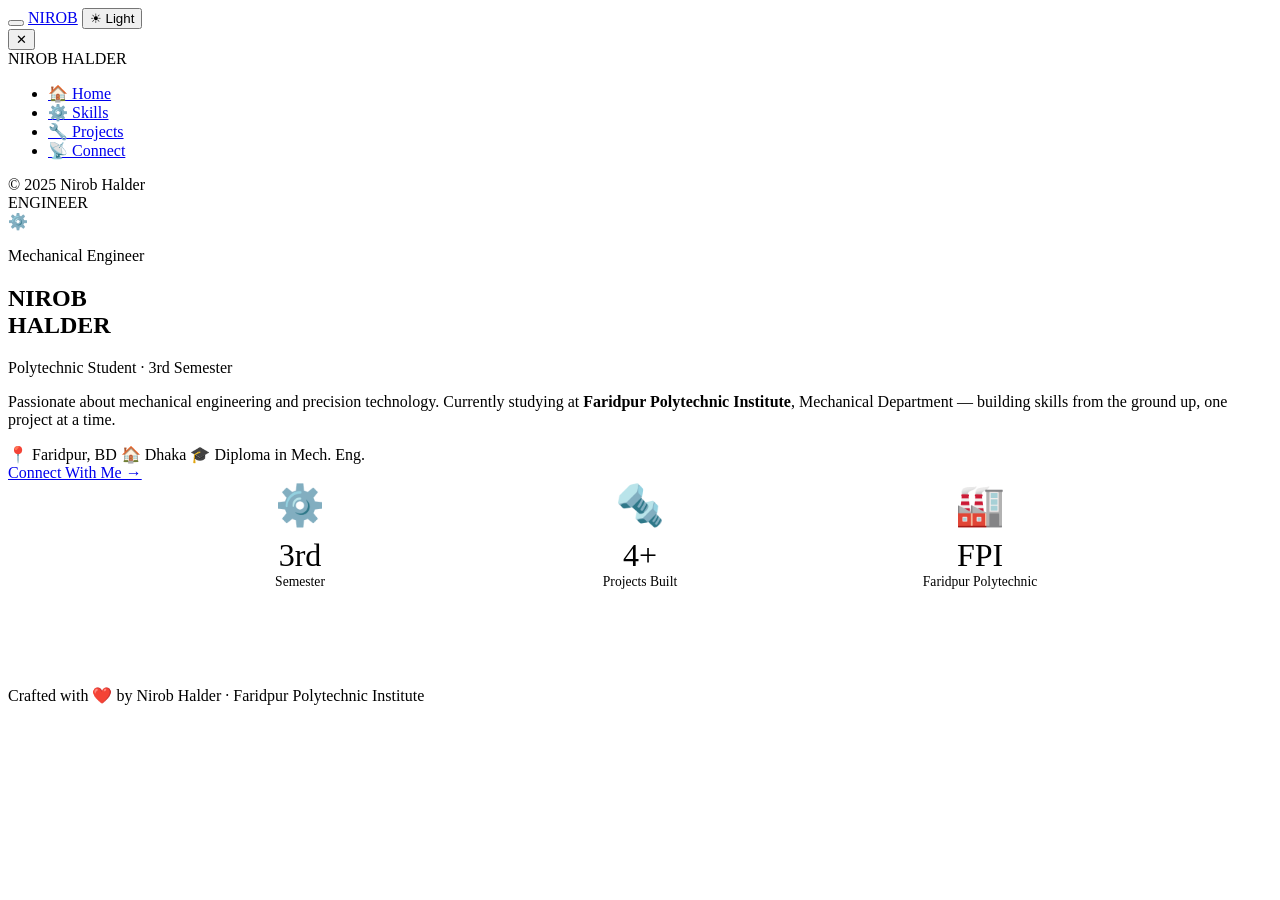
==== index.html @ 78aad017 "Add files via upload" ====
<!DOCTYPE html>
<html lang="en">
<head>
  <meta charset="UTF-8" />
  <meta name="viewport" content="width=device-width, initial-scale=1.0" />
  <title>Nirob Halder — Portfolio</title>
  <meta name="description" content="Portfolio of Nirob Halder — Mechanical Engineering Student at Faridpur Polytechnic Institute" />
  <link rel="stylesheet" href="style.css" />
</head>
<body>

  <!-- TOPBAR -->
  <header class="topbar">
    <button class="menu-btn" onclick="openMenu()" aria-label="Open Menu">
      <span></span><span></span><span></span>
    </button>
    <a href="index.html" class="logo">NIROB</a>
    <button class="theme-btn" id="themeBtn" onclick="toggleTheme()">☀ Light</button>
  </header>

  <!-- OVERLAY -->
  <div class="overlay" id="overlay" onclick="closeMenu()"></div>

  <!-- SIDEBAR -->
  <nav class="sidebar" id="sidebar">
    <button class="sidebar-close" onclick="closeMenu()">✕</button>
    <div class="sidebar-brand">NIROB HALDER</div>
    <ul class="nav-links">
      <li>
        <a href="index.html">
          <span class="nav-icon">🏠</span> Home
        </a>
      </li>
      <li>
        <a href="skills.html">
          <span class="nav-icon">⚙️</span> Skills
        </a>
      </li>
      <li>
        <a href="projects.html">
          <span class="nav-icon">🔧</span> Projects
        </a>
      </li>
      <li>
        <a href="connect.html">
          <span class="nav-icon">📡</span> Connect
        </a>
      </li>
    </ul>
    <div class="sidebar-footer">© 2025 Nirob Halder</div>
  </nav>

  <!-- HOME PAGE -->
  <main class="page">
    <section class="home-hero">
      <div class="hero-bg-text">ENGINEER</div>

      <div class="hero-content">
        <!-- Profile Image -->
        <div class="hero-image-wrap fade-up delay-1">
          <div class="profile-ring">
            <div class="profile-img">
              <img src="nirob.png" alt="Nirob Halder"
                   onerror="this.style.display='none'; this.nextElementSibling.style.display='flex';" />
              <div class="profile-img-placeholder" style="display:none;">⚙️</div>
            </div>
          </div>
        </div>

        <!-- Text -->
        <div class="hero-text">
          <p class="hero-label fade-up delay-1">Mechanical Engineer</p>
          <h1 class="hero-name fade-up delay-2">
            NIROB<br /><span>HALDER</span>
          </h1>
          <p class="hero-title fade-up delay-3">Polytechnic Student · 3rd Semester</p>
          <p class="hero-desc fade-up delay-3">
            Passionate about mechanical engineering and precision technology.
            Currently studying at <strong>Faridpur Polytechnic Institute</strong>,
            Mechanical Department — building skills from the ground up,
            one project at a time.
          </p>
          <div class="hero-badges fade-up delay-4">
            <span class="badge">📍 Faridpur, BD</span>
            <span class="badge">🏠 Dhaka</span>
            <span class="badge">🎓 Diploma in Mech. Eng.</span>
          </div>
          <a href="connect.html" class="hero-cta fade-up delay-5">
            Connect With Me →
          </a>
        </div>
      </div>
    </section>

    <!-- Quick stats -->
    <section style="padding: 0 24px 80px; max-width: 1000px; margin: 0 auto;">
      <div style="display: grid; grid-template-columns: repeat(3, 1fr); gap: 20px;">
        <div class="skill-card fade-up delay-1" style="text-align:center;">
          <div style="font-size:2.5rem; margin-bottom:8px;">⚙️</div>
          <div style="font-family:'Bebas Neue',cursive; font-size:2rem; color:var(--accent);">3rd</div>
          <div style="font-size:0.85rem; color:var(--text2);">Semester</div>
        </div>
        <div class="skill-card fade-up delay-2" style="text-align:center;">
          <div style="font-size:2.5rem; margin-bottom:8px;">🔩</div>
          <div style="font-family:'Bebas Neue',cursive; font-size:2rem; color:var(--accent);">4+</div>
          <div style="font-size:0.85rem; color:var(--text2);">Projects Built</div>
        </div>
        <div class="skill-card fade-up delay-3" style="text-align:center;">
          <div style="font-size:2.5rem; margin-bottom:8px;">🏭</div>
          <div style="font-family:'Bebas Neue',cursive; font-size:2rem; color:var(--accent);">FPI</div>
          <div style="font-size:0.85rem; color:var(--text2);">Faridpur Polytechnic</div>
        </div>
      </div>
    </section>
  </main>

  <footer>
    <p>Crafted with ❤️ by <span>Nirob Halder</span> · Faridpur Polytechnic Institute</p>
  </footer>

  <script src="script.js"></script>
</body>
</html>
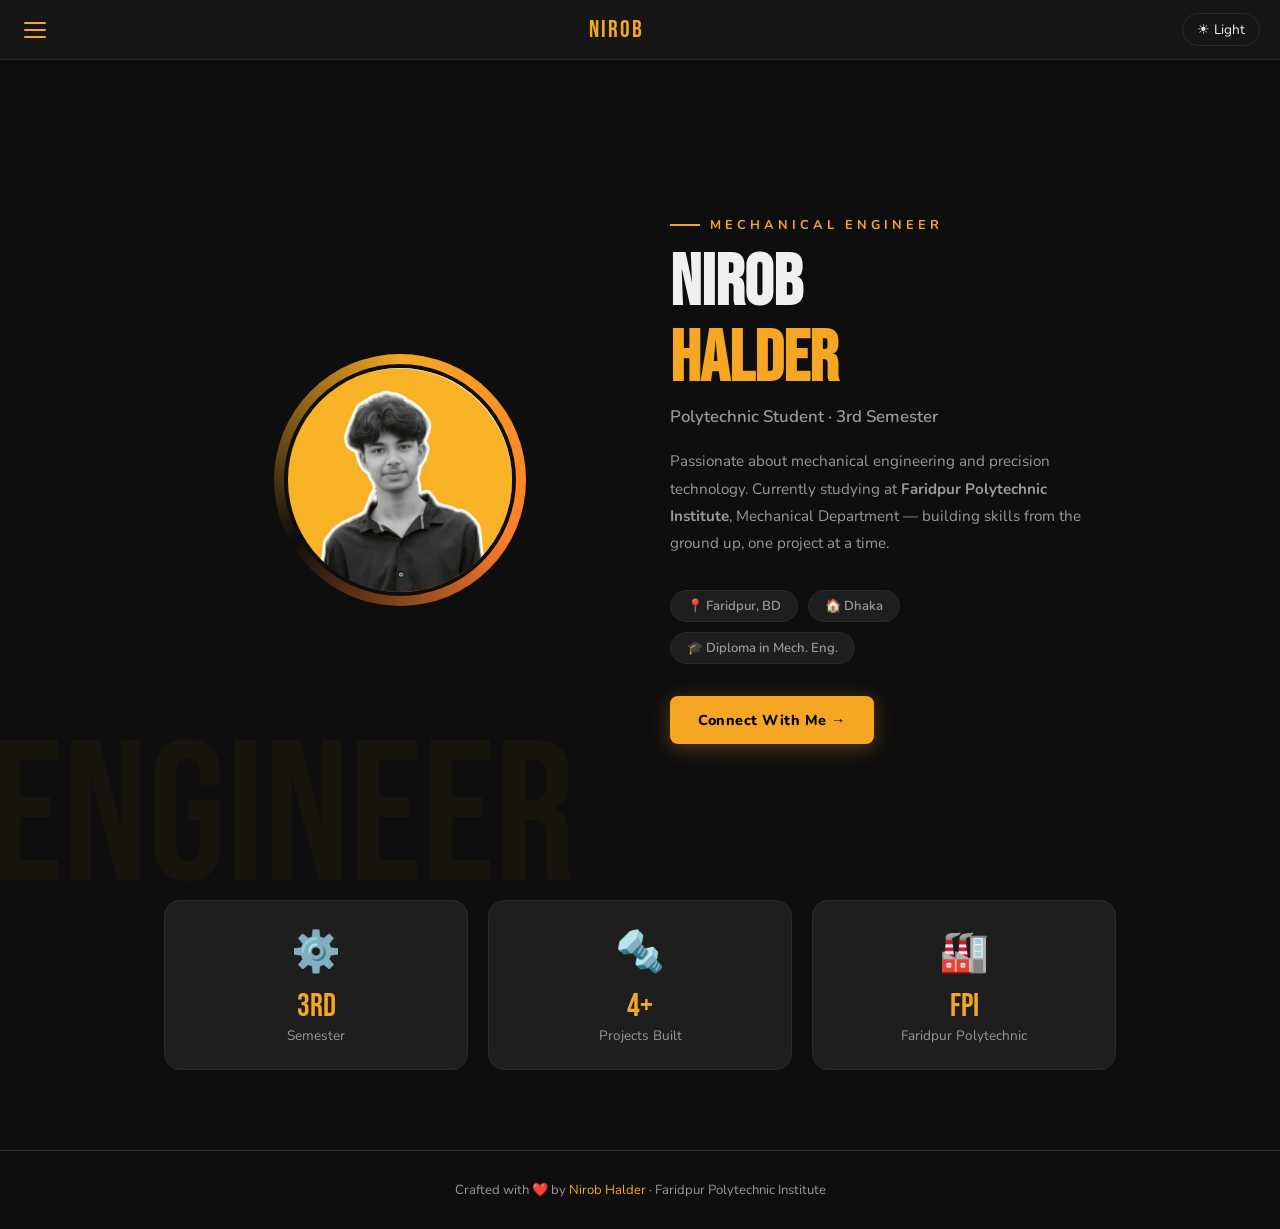
==== commit fbf568c3: "Add link to Pictures page in navigation" ====
--- a/index.html
+++ b/index.html
@@ -41,7 +41,14 @@
           <span class="nav-icon">🔧</span> Projects
         </a>
       </li>
+     
       <li>
+  <a href="pictures.html">
+    <span class="nav-icon">📸</span> Pictures
+  </a>
+</li>
+      
+     <li>
         <a href="connect.html">
           <span class="nav-icon">📡</span> Connect
         </a>
--- a/style.css
+++ b/style.css
@@ -0,0 +1,451 @@
+@import url('https://fonts.googleapis.com/css2?family=Bebas+Neue&family=Nunito:wght@400;500;600;700;800&display=swap');
+
+:root {
+  --bg: #0e0e0e;
+  --bg2: #161616;
+  --card: #1e1e1e;
+  --border: #2a2a2a;
+  --accent: #f5a623;
+  --accent2: #ff7c2a;
+  --text: #f0f0f0;
+  --text2: #999;
+  --white: #fff;
+  --shadow: 0 8px 32px rgba(0,0,0,0.4);
+}
+
+[data-theme="light"] {
+  --bg: #f4f1ec;
+  --bg2: #ebe7e0;
+  --card: #ffffff;
+  --border: #ddd;
+  --text: #1a1a1a;
+  --text2: #555;
+  --shadow: 0 8px 32px rgba(0,0,0,0.12);
+}
+
+* { margin: 0; padding: 0; box-sizing: border-box; }
+
+html { scroll-behavior: smooth; }
+
+body {
+  font-family: 'Nunito', sans-serif;
+  background: var(--bg);
+  color: var(--text);
+  min-height: 100vh;
+  transition: background 0.35s, color 0.35s;
+}
+
+/* ── TOPBAR ── */
+.topbar {
+  position: fixed; top: 0; left: 0; right: 0; z-index: 100;
+  height: 60px;
+  background: var(--bg2);
+  border-bottom: 1px solid var(--border);
+  display: flex; align-items: center; justify-content: space-between;
+  padding: 0 20px;
+  backdrop-filter: blur(10px);
+}
+
+.menu-btn {
+  background: none; border: none; cursor: pointer;
+  display: flex; flex-direction: column; gap: 5px; padding: 4px;
+}
+.menu-btn span {
+  display: block; width: 22px; height: 2px;
+  background: var(--accent); border-radius: 2px;
+  transition: 0.3s;
+}
+
+.logo {
+  font-family: 'Bebas Neue', cursive;
+  font-size: 1.5rem;
+  color: var(--accent);
+  letter-spacing: 2px;
+  text-decoration: none;
+}
+
+.theme-btn {
+  background: none; border: 1px solid var(--border);
+  border-radius: 50px; cursor: pointer; padding: 6px 14px;
+  color: var(--text); font-size: 0.85rem; font-family: 'Nunito', sans-serif;
+  transition: 0.3s;
+}
+.theme-btn:hover { border-color: var(--accent); color: var(--accent); }
+
+/* ── SIDEBAR ── */
+.overlay {
+  position: fixed; inset: 0; z-index: 150;
+  background: rgba(0,0,0,0.6);
+  opacity: 0; pointer-events: none;
+  transition: opacity 0.3s;
+  backdrop-filter: blur(4px);
+}
+.overlay.open { opacity: 1; pointer-events: all; }
+
+.sidebar {
+  position: fixed; top: 0; left: -280px; z-index: 200;
+  width: 260px; height: 100vh;
+  background: var(--bg2);
+  border-right: 1px solid var(--border);
+  transition: left 0.35s cubic-bezier(0.4,0,0.2,1);
+  padding: 80px 0 40px;
+  display: flex; flex-direction: column;
+}
+.sidebar.open { left: 0; }
+
+.sidebar-close {
+  position: absolute; top: 16px; right: 16px;
+  background: none; border: none; cursor: pointer;
+  color: var(--text2); font-size: 1.5rem; line-height: 1;
+}
+
+.sidebar-brand {
+  padding: 0 28px 32px;
+  border-bottom: 1px solid var(--border);
+  font-family: 'Bebas Neue', cursive;
+  font-size: 1.4rem;
+  color: var(--accent);
+  letter-spacing: 3px;
+}
+
+.nav-links {
+  list-style: none; padding: 24px 0; flex: 1;
+}
+.nav-links li a {
+  display: flex; align-items: center; gap: 14px;
+  padding: 14px 28px;
+  color: var(--text2); text-decoration: none;
+  font-weight: 600; font-size: 1.05rem;
+  transition: 0.25s; border-left: 3px solid transparent;
+  letter-spacing: 0.5px;
+}
+.nav-links li a:hover,
+.nav-links li a.active {
+  color: var(--accent); border-left-color: var(--accent);
+  background: rgba(245,166,35,0.06);
+}
+.nav-links li a .nav-icon { font-size: 1.2rem; }
+
+.sidebar-footer {
+  padding: 20px 28px;
+  font-size: 0.78rem; color: var(--text2);
+  border-top: 1px solid var(--border);
+}
+
+/* ── PAGE WRAPPER ── */
+.page {
+  padding-top: 60px;
+  min-height: 100vh;
+}
+
+/* ── HOME PAGE ── */
+.home-hero {
+  min-height: calc(100vh - 60px);
+  display: flex; align-items: center; justify-content: center;
+  padding: 40px 24px;
+  position: relative; overflow: hidden;
+}
+
+.hero-bg-text {
+  position: absolute; bottom: -20px; left: -10px;
+  font-family: 'Bebas Neue', cursive;
+  font-size: clamp(80px, 25vw, 200px);
+  color: rgba(245,166,35,0.04);
+  line-height: 1; pointer-events: none;
+  white-space: nowrap;
+}
+
+.hero-content {
+  max-width: 900px; width: 100%;
+  display: grid; grid-template-columns: 1fr 1fr;
+  gap: 60px; align-items: center;
+  position: relative; z-index: 1;
+}
+
+.hero-image-wrap {
+  display: flex; justify-content: center;
+}
+
+.profile-ring {
+  position: relative; width: 240px; height: 240px;
+}
+.profile-ring::before {
+  content: '';
+  position: absolute; inset: -6px;
+  border-radius: 50%;
+  background: conic-gradient(var(--accent), var(--accent2), transparent, var(--accent));
+  animation: spin 6s linear infinite;
+}
+@keyframes spin { to { transform: rotate(360deg); } }
+
+.profile-img {
+  position: absolute; inset: 4px;
+  border-radius: 50%; overflow: hidden;
+  background: var(--card);
+  border: 4px solid var(--bg);
+}
+.profile-img img {
+  width: 100%; height: 100%; object-fit: cover;
+}
+.profile-img-placeholder {
+  width: 100%; height: 100%;
+  display: flex; align-items: center; justify-content: center;
+  font-size: 4rem; color: var(--accent);
+}
+
+.hero-text { }
+.hero-label {
+  font-size: 0.8rem; font-weight: 700; letter-spacing: 4px;
+  color: var(--accent); text-transform: uppercase; margin-bottom: 12px;
+  display: flex; align-items: center; gap: 10px;
+}
+.hero-label::before {
+  content: ''; display: inline-block;
+  width: 30px; height: 2px; background: var(--accent);
+}
+
+.hero-name {
+  font-family: 'Bebas Neue', cursive;
+  font-size: clamp(2.8rem, 8vw, 4.5rem);
+  line-height: 1.05;
+  color: var(--text);
+  margin-bottom: 8px;
+}
+.hero-name span { color: var(--accent); }
+
+.hero-title {
+  font-size: 1.05rem; font-weight: 600;
+  color: var(--text2); margin-bottom: 20px;
+}
+
+.hero-desc {
+  font-size: 0.95rem; line-height: 1.8;
+  color: var(--text2); margin-bottom: 32px;
+}
+
+.hero-badges {
+  display: flex; flex-wrap: wrap; gap: 10px; margin-bottom: 32px;
+}
+.badge {
+  padding: 6px 16px; border-radius: 50px;
+  border: 1px solid var(--border);
+  font-size: 0.82rem; font-weight: 600;
+  color: var(--text2); background: var(--card);
+  transition: 0.25s;
+}
+.badge:hover { border-color: var(--accent); color: var(--accent); }
+
+.hero-cta {
+  display: inline-flex; align-items: center; gap: 10px;
+  background: var(--accent); color: #000;
+  padding: 14px 28px; border-radius: 8px;
+  font-weight: 800; font-size: 0.9rem; text-decoration: none;
+  transition: 0.25s; letter-spacing: 0.5px;
+  box-shadow: 0 4px 20px rgba(245,166,35,0.3);
+}
+.hero-cta:hover { transform: translateY(-2px); box-shadow: 0 8px 30px rgba(245,166,35,0.4); }
+
+/* ── SECTION COMMON ── */
+.section {
+  padding: 80px 24px;
+  max-width: 1000px; margin: 0 auto;
+}
+
+.section-header { margin-bottom: 50px; }
+.section-label {
+  font-size: 0.75rem; font-weight: 700; letter-spacing: 4px;
+  color: var(--accent); text-transform: uppercase;
+  margin-bottom: 10px;
+}
+.section-title {
+  font-family: 'Bebas Neue', cursive;
+  font-size: clamp(2rem, 6vw, 3.5rem);
+  color: var(--text); line-height: 1;
+}
+.section-line {
+  width: 50px; height: 3px; background: var(--accent);
+  margin-top: 14px; border-radius: 2px;
+}
+
+/* ── SKILLS PAGE ── */
+.skills-grid {
+  display: grid;
+  grid-template-columns: repeat(auto-fill, minmax(280px, 1fr));
+  gap: 20px;
+}
+
+.skill-card {
+  background: var(--card);
+  border: 1px solid var(--border);
+  border-radius: 16px; padding: 24px;
+  transition: 0.3s; position: relative; overflow: hidden;
+}
+.skill-card::before {
+  content: '';
+  position: absolute; top: 0; left: 0; right: 0; height: 3px;
+  background: linear-gradient(90deg, var(--accent), var(--accent2));
+  transform: scaleX(0); transform-origin: left;
+  transition: transform 0.35s;
+}
+.skill-card:hover { transform: translateY(-4px); border-color: var(--accent); }
+.skill-card:hover::before { transform: scaleX(1); }
+
+.skill-icon { font-size: 2rem; margin-bottom: 14px; }
+.skill-name {
+  font-weight: 800; font-size: 1.05rem;
+  color: var(--text); margin-bottom: 6px;
+}
+.skill-desc { font-size: 0.85rem; color: var(--text2); line-height: 1.6; margin-bottom: 16px; }
+
+.skill-bar-wrap {
+  height: 6px; background: var(--border);
+  border-radius: 3px; overflow: hidden;
+}
+.skill-bar {
+  height: 100%;
+  background: linear-gradient(90deg, var(--accent), var(--accent2));
+  border-radius: 3px;
+  transition: width 1.2s cubic-bezier(0.4,0,0.2,1);
+}
+
+/* ── PROJECTS PAGE ── */
+.projects-grid {
+  display: grid;
+  grid-template-columns: repeat(auto-fill, minmax(300px, 1fr));
+  gap: 24px;
+}
+
+.project-card {
+  background: var(--card);
+  border: 1px solid var(--border);
+  border-radius: 16px; overflow: hidden;
+  transition: 0.3s;
+}
+.project-card:hover { transform: translateY(-5px); border-color: var(--accent); box-shadow: var(--shadow); }
+
+.project-thumb {
+  height: 160px;
+  background: linear-gradient(135deg, var(--bg2) 0%, var(--border) 100%);
+  display: flex; align-items: center; justify-content: center;
+  font-size: 3.5rem; position: relative; overflow: hidden;
+}
+.project-thumb::after {
+  content: '';
+  position: absolute; inset: 0;
+  background: linear-gradient(135deg, rgba(245,166,35,0.1), transparent);
+}
+
+.project-body { padding: 20px; }
+.project-tag {
+  display: inline-block; padding: 4px 12px;
+  background: rgba(245,166,35,0.12);
+  color: var(--accent); border-radius: 50px;
+  font-size: 0.75rem; font-weight: 700; letter-spacing: 1px;
+  margin-bottom: 10px; text-transform: uppercase;
+}
+.project-title {
+  font-weight: 800; font-size: 1.1rem;
+  color: var(--text); margin-bottom: 8px;
+}
+.project-desc { font-size: 0.87rem; color: var(--text2); line-height: 1.6; }
+
+/* ── CONNECT PAGE ── */
+.connect-grid {
+  display: grid; grid-template-columns: 1fr 1fr;
+  gap: 40px; align-items: start;
+}
+
+.connect-about {
+  background: var(--card);
+  border: 1px solid var(--border);
+  border-radius: 20px; padding: 32px;
+}
+.connect-about p {
+  font-size: 0.95rem; line-height: 1.9;
+  color: var(--text2); margin-bottom: 20px;
+}
+.connect-info-item {
+  display: flex; align-items: center; gap: 12px;
+  padding: 12px 0; border-bottom: 1px solid var(--border);
+  font-size: 0.9rem; color: var(--text2);
+}
+.connect-info-item:last-child { border-bottom: none; }
+.connect-info-item strong { color: var(--text); min-width: 80px; }
+
+.social-section { }
+.social-title {
+  font-family: 'Bebas Neue', cursive;
+  font-size: 1.8rem; color: var(--text);
+  margin-bottom: 20px; letter-spacing: 1px;
+}
+.social-cards {
+  display: flex; flex-direction: column; gap: 14px;
+}
+.social-card {
+  display: flex; align-items: center; gap: 16px;
+  background: var(--card);
+  border: 1px solid var(--border);
+  border-radius: 14px; padding: 16px 20px;
+  text-decoration: none; color: var(--text);
+  transition: 0.25s; font-weight: 700;
+}
+.social-card:hover { border-color: var(--accent); transform: translateX(6px); }
+.social-card:hover .social-card-icon { background: var(--accent); color: #000; }
+
+.social-card-icon {
+  width: 46px; height: 46px; border-radius: 12px;
+  display: flex; align-items: center; justify-content: center;
+  font-size: 1.3rem; background: var(--bg2);
+  border: 1px solid var(--border); transition: 0.25s;
+  flex-shrink: 0;
+}
+.social-card-info { flex: 1; }
+.social-card-name { font-size: 1rem; font-weight: 800; }
+.social-card-handle { font-size: 0.8rem; font-weight: 500; color: var(--text2); margin-top: 2px; }
+
+.social-arrow { color: var(--text2); font-size: 1.1rem; transition: 0.25s; }
+.social-card:hover .social-arrow { color: var(--accent); }
+
+/* ── FOOTER ── */
+footer {
+  text-align: center;
+  padding: 30px 20px;
+  border-top: 1px solid var(--border);
+  color: var(--text2); font-size: 0.82rem;
+}
+footer span { color: var(--accent); }
+
+/* ── PAGE ANIMATIONS ── */
+.fade-up {
+  opacity: 0; transform: translateY(30px);
+  animation: fadeUp 0.6s ease forwards;
+}
+@keyframes fadeUp {
+  to { opacity: 1; transform: translateY(0); }
+}
+.delay-1 { animation-delay: 0.1s; }
+.delay-2 { animation-delay: 0.2s; }
+.delay-3 { animation-delay: 0.3s; }
+.delay-4 { animation-delay: 0.4s; }
+.delay-5 { animation-delay: 0.5s; }
+
+/* ── RESPONSIVE ── */
+@media (max-width: 700px) {
+  .hero-content {
+    grid-template-columns: 1fr;
+    text-align: center; gap: 32px;
+  }
+  .hero-text { order: 2; }
+  .hero-image-wrap { order: 1; }
+  .hero-label { justify-content: center; }
+  .hero-badges { justify-content: center; }
+  .profile-ring { width: 180px; height: 180px; }
+
+  .connect-grid { grid-template-columns: 1fr; }
+}
+
+@media (max-width: 480px) {
+  .section { padding: 60px 16px; }
+  .skills-grid { grid-template-columns: 1fr; }
+  .projects-grid { grid-template-columns: 1fr; }
+}
